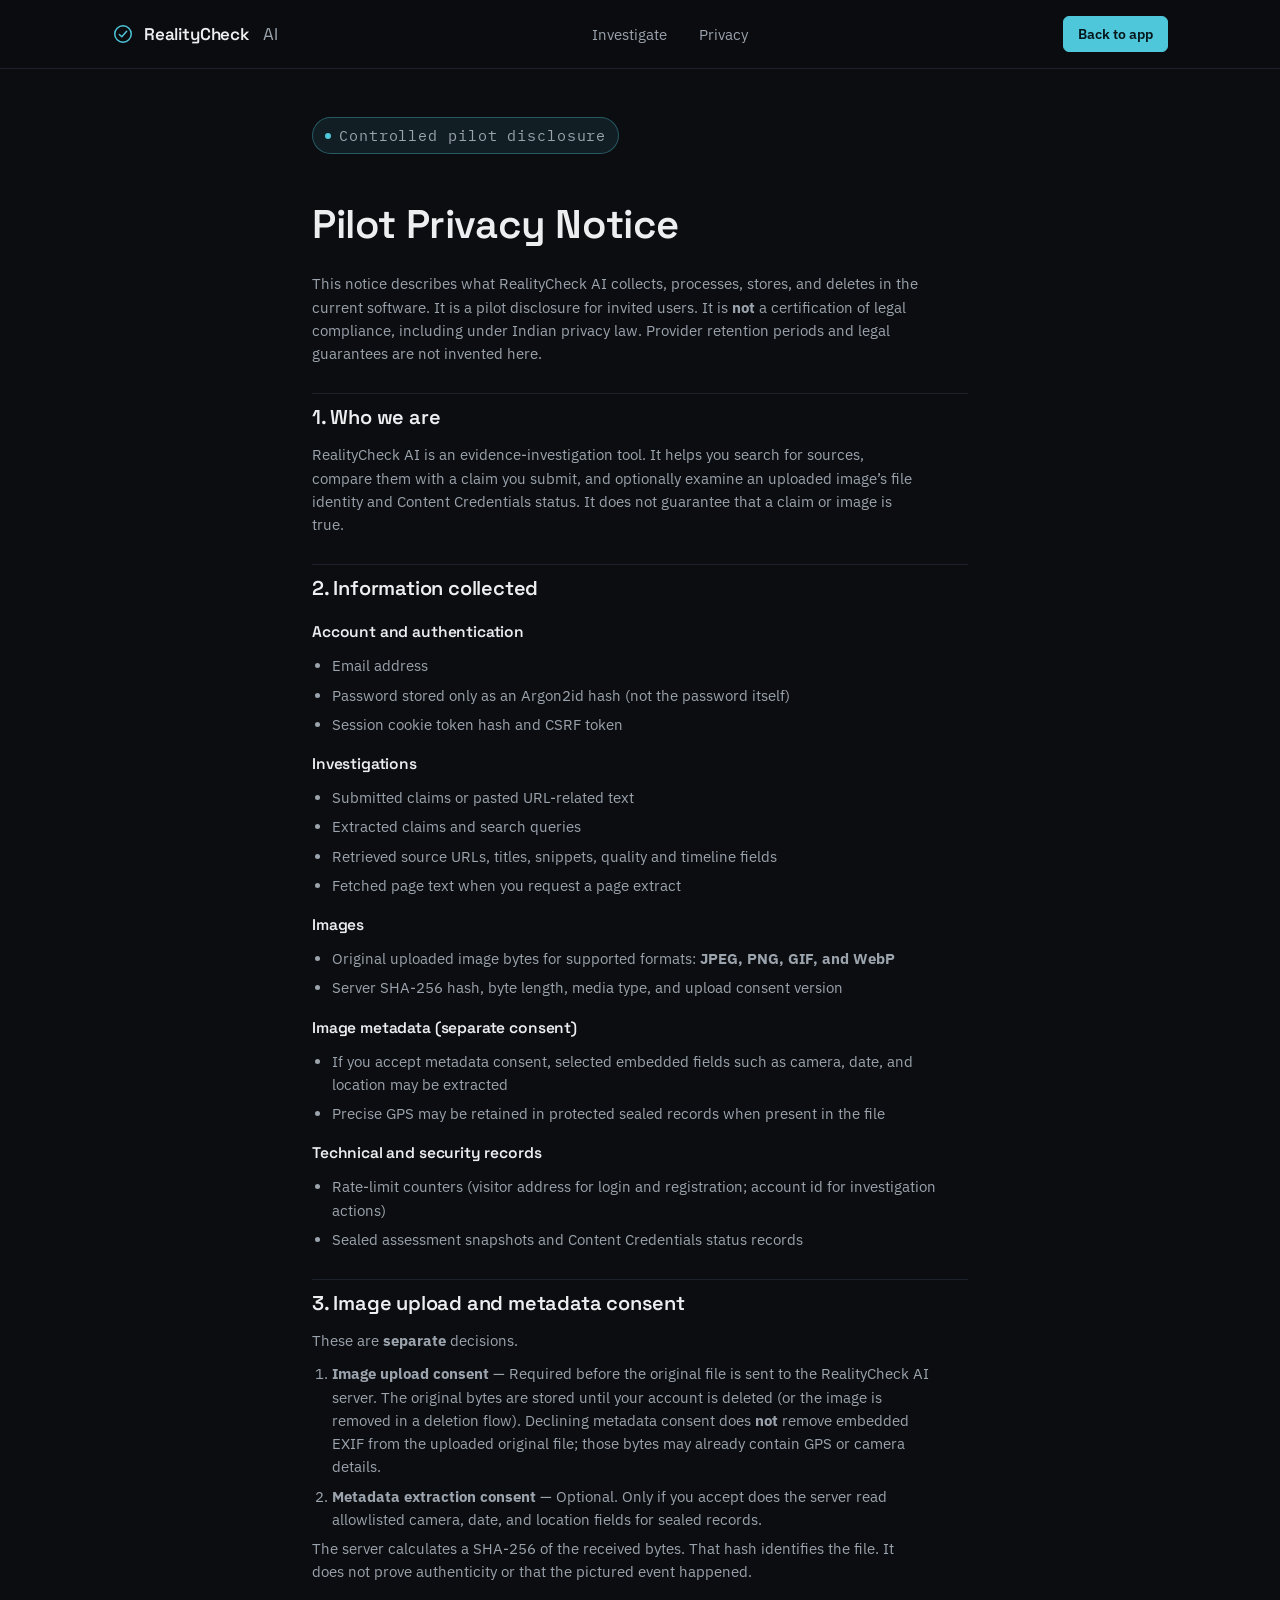
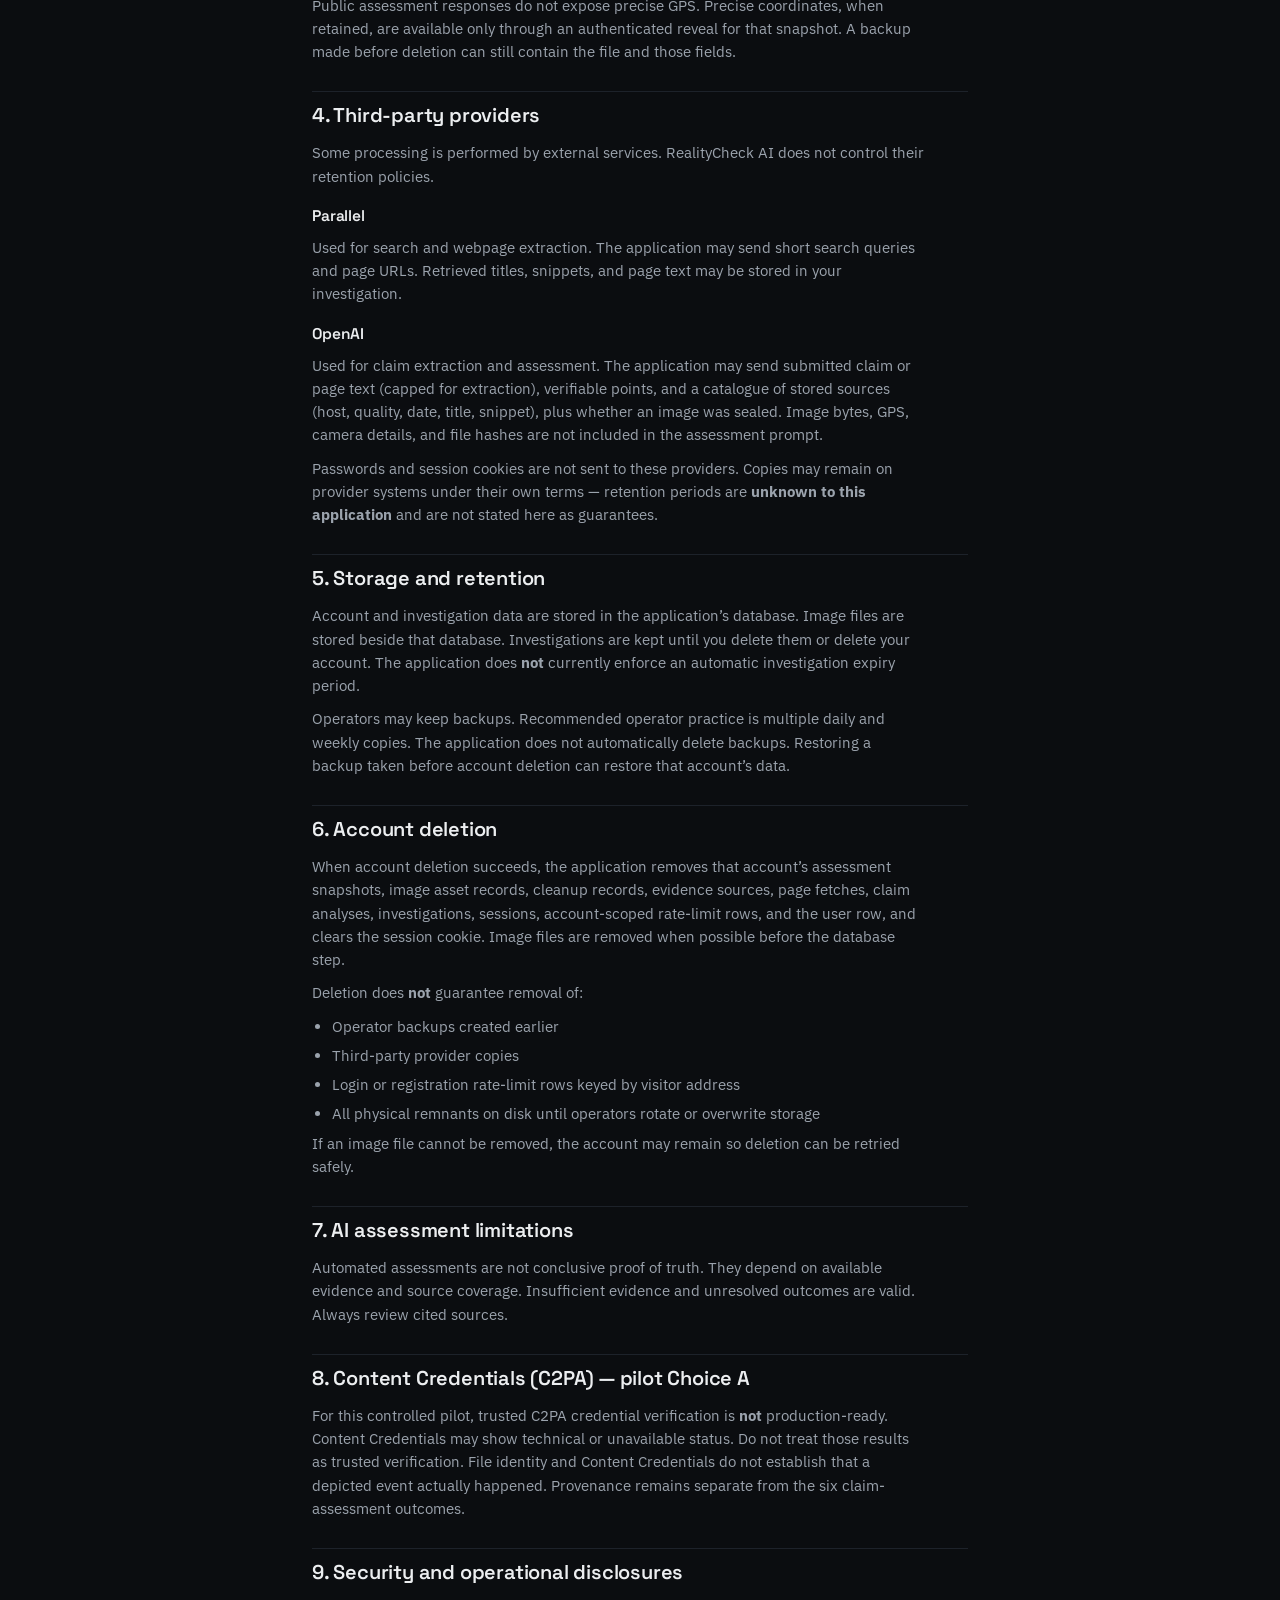
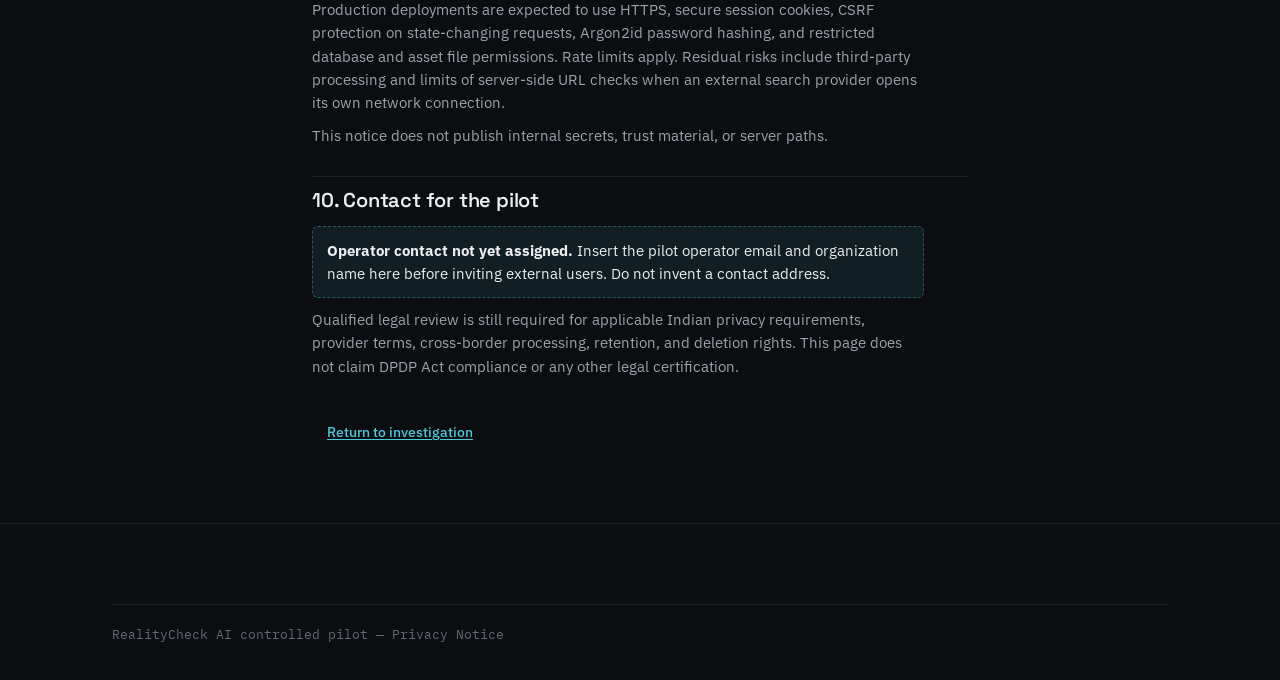
==== frontend/privacy.html @ 2bb1499d "Add pilot privacy notice and user disclosures. Introduce privacy.html, investigation and image conse" ====
<!DOCTYPE html>
<html lang="en">
<head>
<meta charset="utf-8">
<meta name="viewport" content="width=device-width, initial-scale=1.0">
<title>Pilot Privacy Notice — RealityCheck AI</title>
<meta name="description" content="Privacy notice for the RealityCheck AI controlled pilot.">
<link rel="preconnect" href="https://fonts.googleapis.com">
<link rel="preconnect" href="https://fonts.gstatic.com" crossorigin>
<link href="https://fonts.googleapis.com/css2?family=Space+Grotesk:wght@400;500;600;700&family=IBM+Plex+Sans:wght@400;500;600&family=IBM+Plex+Mono:wght@400;500&display=swap" rel="stylesheet">
<link rel="stylesheet" href="styles.css">
</head>
<body>

<header class="nav">
  <div class="wrap nav-inner">
    <a href="index.html#top" class="logo" aria-label="RealityCheck AI home">
      <svg class="logo-mark" viewBox="0 0 24 24" fill="none" xmlns="http://www.w3.org/2000/svg" aria-hidden="true">
        <circle cx="12" cy="12" r="9" stroke="#4FC7DB" stroke-width="1.6"></circle>
        <path d="M8 12.5L10.7 15L16 9" stroke="#4FC7DB" stroke-width="1.6" stroke-linecap="round" stroke-linejoin="round"></path>
      </svg>
      RealityCheck<span style="color:var(--text-muted); font-weight:400;">&nbsp;AI</span>
    </a>
    <ul class="nav-links">
      <li><a href="index.html#investigate-panel">Investigate</a></li>
      <li><a href="privacy.html" aria-current="page">Privacy</a></li>
    </ul>
    <div class="nav-actions">
      <a href="index.html#investigate-panel" class="btn btn-primary btn-sm">Back to app</a>
    </div>
  </div>
</header>

<main class="privacy-page">
  <article class="wrap privacy-article">
    <p class="eyebrow"><span class="eyebrow-dot"></span>Controlled pilot disclosure</p>
    <h1>Pilot Privacy Notice</h1>
    <p class="privacy-lede">This notice describes what RealityCheck AI collects, processes, stores, and deletes in the current software. It is a pilot disclosure for invited users. It is <strong>not</strong> a certification of legal compliance, including under Indian privacy law. Provider retention periods and legal guarantees are not invented here.</p>

    <section>
      <h2>1. Who we are</h2>
      <p>RealityCheck AI is an evidence-investigation tool. It helps you search for sources, compare them with a claim you submit, and optionally examine an uploaded image’s file identity and Content Credentials status. It does not guarantee that a claim or image is true.</p>
    </section>

    <section>
      <h2>2. Information collected</h2>
      <h3>Account and authentication</h3>
      <ul>
        <li>Email address</li>
        <li>Password stored only as an Argon2id hash (not the password itself)</li>
        <li>Session cookie token hash and CSRF token</li>
      </ul>
      <h3>Investigations</h3>
      <ul>
        <li>Submitted claims or pasted URL-related text</li>
        <li>Extracted claims and search queries</li>
        <li>Retrieved source URLs, titles, snippets, quality and timeline fields</li>
        <li>Fetched page text when you request a page extract</li>
      </ul>
      <h3>Images</h3>
      <ul>
        <li>Original uploaded image bytes for supported formats: <strong>JPEG, PNG, GIF, and WebP</strong></li>
        <li>Server SHA-256 hash, byte length, media type, and upload consent version</li>
      </ul>
      <h3>Image metadata (separate consent)</h3>
      <ul>
        <li>If you accept metadata consent, selected embedded fields such as camera, date, and location may be extracted</li>
        <li>Precise GPS may be retained in protected sealed records when present in the file</li>
      </ul>
      <h3>Technical and security records</h3>
      <ul>
        <li>Rate-limit counters (visitor address for login and registration; account id for investigation actions)</li>
        <li>Sealed assessment snapshots and Content Credentials status records</li>
      </ul>
    </section>

    <section>
      <h2>3. Image upload and metadata consent</h2>
      <p>These are <strong>separate</strong> decisions.</p>
      <ol>
        <li><strong>Image upload consent</strong> — Required before the original file is sent to the RealityCheck AI server. The original bytes are stored until your account is deleted (or the image is removed in a deletion flow). Declining metadata consent does <strong>not</strong> remove embedded EXIF from the uploaded original file; those bytes may already contain GPS or camera details.</li>
        <li><strong>Metadata extraction consent</strong> — Optional. Only if you accept does the server read allowlisted camera, date, and location fields for sealed records.</li>
      </ol>
      <p>The server calculates a SHA-256 of the received bytes. That hash identifies the file. It does not prove authenticity or that the pictured event happened.</p>
      <p>Public assessment responses do not expose precise GPS. Precise coordinates, when retained, are available only through an authenticated reveal for that snapshot. A backup made before deletion can still contain the file and those fields.</p>
    </section>

    <section>
      <h2>4. Third-party providers</h2>
      <p>Some processing is performed by external services. RealityCheck AI does not control their retention policies.</p>
      <h3>Parallel</h3>
      <p>Used for search and webpage extraction. The application may send short search queries and page URLs. Retrieved titles, snippets, and page text may be stored in your investigation.</p>
      <h3>OpenAI</h3>
      <p>Used for claim extraction and assessment. The application may send submitted claim or page text (capped for extraction), verifiable points, and a catalogue of stored sources (host, quality, date, title, snippet), plus whether an image was sealed. Image bytes, GPS, camera details, and file hashes are not included in the assessment prompt.</p>
      <p>Passwords and session cookies are not sent to these providers. Copies may remain on provider systems under their own terms — retention periods are <strong>unknown to this application</strong> and are not stated here as guarantees.</p>
    </section>

    <section>
      <h2>5. Storage and retention</h2>
      <p>Account and investigation data are stored in the application’s database. Image files are stored beside that database. Investigations are kept until you delete them or delete your account. The application does <strong>not</strong> currently enforce an automatic investigation expiry period.</p>
      <p>Operators may keep backups. Recommended operator practice is multiple daily and weekly copies. The application does not automatically delete backups. Restoring a backup taken before account deletion can restore that account’s data.</p>
    </section>

    <section>
      <h2>6. Account deletion</h2>
      <p>When account deletion succeeds, the application removes that account’s assessment snapshots, image asset records, cleanup records, evidence sources, page fetches, claim analyses, investigations, sessions, account-scoped rate-limit rows, and the user row, and clears the session cookie. Image files are removed when possible before the database step.</p>
      <p>Deletion does <strong>not</strong> guarantee removal of:</p>
      <ul>
        <li>Operator backups created earlier</li>
        <li>Third-party provider copies</li>
        <li>Login or registration rate-limit rows keyed by visitor address</li>
        <li>All physical remnants on disk until operators rotate or overwrite storage</li>
      </ul>
      <p>If an image file cannot be removed, the account may remain so deletion can be retried safely.</p>
    </section>

    <section>
      <h2>7. AI assessment limitations</h2>
      <p>Automated assessments are not conclusive proof of truth. They depend on available evidence and source coverage. Insufficient evidence and unresolved outcomes are valid. Always review cited sources.</p>
    </section>

    <section>
      <h2>8. Content Credentials (C2PA) — pilot Choice A</h2>
      <p>For this controlled pilot, trusted C2PA credential verification is <strong>not</strong> production-ready. Content Credentials may show technical or unavailable status. Do not treat those results as trusted verification. File identity and Content Credentials do not establish that a depicted event actually happened. Provenance remains separate from the six claim-assessment outcomes.</p>
    </section>

    <section>
      <h2>9. Security and operational disclosures</h2>
      <p>Production deployments are expected to use HTTPS, secure session cookies, CSRF protection on state-changing requests, Argon2id password hashing, and restricted database and asset file permissions. Rate limits apply. Residual risks include third-party processing and limits of server-side URL checks when an external search provider opens its own network connection.</p>
      <p>This notice does not publish internal secrets, trust material, or server paths.</p>
    </section>

    <section>
      <h2>10. Contact for the pilot</h2>
      <p class="privacy-placeholder"><strong>Operator contact not yet assigned.</strong> Insert the pilot operator email and organization name here before inviting external users. Do not invent a contact address.</p>
      <p>Qualified legal review is still required for applicable Indian privacy requirements, provider terms, cross-border processing, retention, and deletion rights. This page does not claim DPDP Act compliance or any other legal certification.</p>
    </section>

    <p class="privacy-back"><a class="btn btn-ghost btn-sm" href="index.html#investigate-panel">Return to investigation</a></p>
  </article>
</main>

<footer>
  <div class="wrap">
    <div class="footer-bottom">RealityCheck AI controlled pilot — Privacy Notice</div>
  </div>
</footer>

</body>
</html>
---- frontend/styles.css ----
:root { --bg: #0B0D10; --bg-elevated: #101318; --surface: #151920; --surface-2: #1A1F27; --border: #262B33; --border-soft: #1D222A; --text: #ECEEF0; --text-muted: #9BA3AD; --text-faint: #626A75; --accent: #4FC7DB; --accent-dim: #2E6E7A; --accent-soft: rgba(79,199,219,0.10); --accent-soft-border: rgba(79,199,219,0.35); --verified: #6FCF97; --partial: #E0B84C; --contradicted: #E0776C; --insufficient: #8A93A0; --manipulation: #B08CE0; --unresolved: #E08A4C; --radius-sm: 6px; --radius-md: 10px; --font-display: 'Space Grotesk', sans-serif; --font-body: 'IBM Plex Sans', sans-serif; --font-mono: 'IBM Plex Mono', monospace; --maxw: 1120px; }

* { box-sizing: border-box; }

html { scroll-behavior: smooth; }

body { margin: 0px; background: var(--bg); color: var(--text); font-family: var(--font-body); font-size: 16px; line-height: 1.55; -webkit-font-smoothing: antialiased; }

h1, h2, h3, h4 { font-family: var(--font-display); font-weight: 600; margin: 0px; letter-spacing: -0.01em; }

p { margin: 0px; }

a { color: inherit; }

button { font-family: inherit; }

img { max-width: 100%; display: block; }

::selection { background: var(--accent-soft-border); color: var(--text); }

:focus-visible { outline: 2px solid var(--accent); outline-offset: 2px; border-radius: 4px; }

.wrap { max-width: var(--maxw); margin: 0px auto; padding: 0px 32px; }

@media (max-width: 640px) {
  .wrap { padding: 0px 20px; }
}

header.nav { position: sticky; top: 0px; z-index: 40; background: rgba(11, 13, 16, 0.82); backdrop-filter: blur(10px); border-bottom: 1px solid var(--border-soft); }

.nav-inner { display: flex; align-items: center; justify-content: space-between; height: 68px; }

.logo { display: flex; align-items: center; gap: 10px; font-family: var(--font-display); font-weight: 600; font-size: 17px; letter-spacing: -0.01em; text-decoration: none; color: var(--text); }

.logo-mark { width: 22px; height: 22px; flex-shrink: 0; }

.nav-links { display: flex; gap: 32px; list-style: none; margin: 0px; padding: 0px; }

.nav-links a { text-decoration: none; color: var(--text-muted); font-size: 14.5px; transition: color 0.15s; }

.nav-links a:hover { color: var(--text); }

.nav-actions { display: flex; align-items: center; gap: 14px; }
#account-btn[hidden] { display: none !important; }

.nav-mobile-toggle { display: none; }

.btn { display: inline-flex; align-items: center; justify-content: center; gap: 8px; font-size: 14.5px; font-weight: 500; padding: 9px 18px; border-radius: var(--radius-sm); border: 1px solid var(--border); background: transparent; color: var(--text); cursor: pointer; text-decoration: none; transition: border-color 0.15s, background 0.15s, transform 0.1s; }

.btn:hover { border-color: rgb(58, 65, 76); background: var(--surface-2); }

.btn-primary { background: var(--accent); border-color: var(--accent); color: rgb(6, 23, 27); font-weight: 600; }

.btn-primary:hover { background: rgb(99, 210, 227); border-color: rgb(99, 210, 227); }

.btn-ghost { border-color: transparent; color: var(--text-muted); }

.btn-ghost:hover { color: var(--text); background: var(--surface); }

.btn-sm { padding: 7px 14px; font-size: 13.5px; }

.btn:active { transform: translateY(1px); }

@media (max-width: 780px) {
  .nav-links { display: none; }
}

#screen-home.hidden, #screen-investigating.hidden, #screen-results.hidden { display: none; }

.hero { padding: 88px 0px 72px; text-align: center; }

.eyebrow { display: inline-flex; align-items: center; gap: 8px; font-family: var(--font-mono); font-size: 12px; letter-spacing: 0.06em; color: var(--accent); background: var(--accent-soft); border: 1px solid var(--accent-soft-border); padding: 6px 12px; border-radius: 100px; margin-bottom: 28px; }

.eyebrow-dot { width: 6px; height: 6px; border-radius: 50%; background: var(--accent); }

.hero h1 { font-size: clamp(34px, 5.2vw, 56px); line-height: 1.08; max-width: 760px; margin: 0px auto; color: var(--text); }

.hero-sub { max-width: 560px; margin: 22px auto 0px; color: var(--text-muted); font-size: 17px; }

.panel { max-width: 720px; margin: 48px auto 0px; background: linear-gradient(180deg, var(--surface), var(--bg-elevated)); border: 1px solid var(--border); border-radius: 16px; padding: 32px; text-align: left; box-shadow: rgba(0, 0, 0, 0.6) 0px 20px 60px -30px; }

.panel-title { font-size: 19px; margin-bottom: 18px; text-align: center; }

.panel-input-row { display: flex; flex-direction: column; gap: 14px; }

.investigate-input { width: 100%; resize: none; background: var(--bg-elevated); border: 1px solid var(--border); border-radius: var(--radius-md); color: var(--text); font-family: var(--font-body); font-size: 15px; padding: 16px; min-height: 64px; transition: border-color 0.15s; }

.investigate-input::placeholder { color: var(--text-faint); }

.investigate-input:focus { border-color: var(--accent-soft-border); outline: none; }

.investigate-input.shake { animation: 0.35s ease 0s 1 normal none running shake; border-color: var(--contradicted); }

@keyframes shake { 
  25% { transform: translateX(-4px); }
  75% { transform: translateX(4px); }
}

.panel-tools { display: flex; gap: 10px; flex-wrap: wrap; }

.tool-btn { display: flex; align-items: center; gap: 8px; font-size: 13.5px; color: var(--text-muted); background: var(--surface-2); border: 1px solid var(--border); padding: 8px 14px; border-radius: 100px; cursor: pointer; transition: color 0.15s, border-color 0.15s; }

.tool-btn:hover { color: var(--text); border-color: rgb(58, 65, 76); }

.tool-btn svg { width: 14px; height: 14px; }

.panel-preview { display: flex; align-items: center; gap: 12px; background: var(--bg-elevated); border: 1px dashed var(--border); border-radius: var(--radius-md); padding: 10px 12px; }

.panel-preview img { width: 44px; height: 44px; object-fit: cover; border-radius: 6px; border: 1px solid var(--border); flex-shrink: 0; }

.panel-preview-text { font-size: 13px; color: var(--text-muted); }

.panel-preview-text strong { color: var(--text); font-weight: 500; }

.panel-preview-icon { width: 32px; height: 32px; flex-shrink: 0; display: flex; align-items: center; justify-content: center; border-radius: 6px; border: 1px solid var(--border); color: var(--text-faint); }

.panel-preview-icon svg { width: 16px; height: 16px; }

.panel-preview .preview-filled { display: none; align-items: center; gap: 12px; }

.panel-preview .preview-empty { display: flex; align-items: center; gap: 12px; }

.panel-preview.has-image .preview-empty { display: none; }

.panel-preview.has-image .preview-filled { display: flex; }

.panel-submit-row { display: flex; align-items: center; justify-content: space-between; gap: 16px; margin-top: 6px; }

.panel-hint { font-size: 13px; color: var(--text-faint); }

.check-btn { padding: 12px 26px; font-size: 15px; border-radius: 100px; }

.panel-footnote { text-align: center; margin-top: 22px; font-size: 13.5px; color: var(--text-faint); font-style: normal; }

section.block { padding: 96px 0px; border-top: 1px solid var(--border-soft); }

.block-head { max-width: 620px; margin-bottom: 48px; }

.block-head h2 { font-size: clamp(24px, 3vw, 32px); }

.block-head p { color: var(--text-muted); margin-top: 12px; font-size: 15.5px; }

.block-head.center { margin-left: auto; margin-right: auto; text-align: center; }

.examples-grid { display: grid; grid-template-columns: repeat(3, 1fr); gap: 20px; }

@media (max-width: 860px) {
  .examples-grid { grid-template-columns: 1fr; }
}

.example-card { border: 1px solid var(--border); border-radius: var(--radius-md); padding: 24px; background: var(--surface); display: flex; flex-direction: column; gap: 14px; }

.example-kind { font-family: var(--font-mono); font-size: 11.5px; letter-spacing: 0.06em; color: var(--text-faint); }

.example-card p.example-q { font-size: 15.5px; color: var(--text); line-height: 1.4; }

.example-try { margin-top: auto; background: none; border-width: medium; border-style: none; border-color: currentcolor; border-image: none; color: var(--accent); font-size: 14px; font-weight: 500; padding: 0px; cursor: pointer; text-align: left; display: inline-flex; align-items: center; gap: 6px; }

.example-try:hover { text-decoration: underline; }

.steps-grid { display: grid; grid-template-columns: repeat(4, 1fr); gap: 0px; border-top: 1px solid var(--border-soft); }

@media (max-width: 860px) {
  .steps-grid { grid-template-columns: 1fr 1fr; }
}

@media (max-width: 540px) {
  .steps-grid { grid-template-columns: 1fr; }
}

.step-item { padding: 28px 24px 0px 0px; border-right: 1px solid var(--border-soft); }

.step-item:last-child { border-right-width: medium; border-right-style: none; border-right-color: currentcolor; }

@media (max-width: 860px) {
  .step-item { border-right: 1px solid var(--border-soft); padding-bottom: 24px; }
  .step-item:nth-child(2n) { border-right-width: medium; border-right-style: none; border-right-color: currentcolor; }
}

.step-num { font-family: var(--font-mono); font-size: 13px; color: var(--accent); margin-bottom: 14px; }

.step-title { font-size: 15.5px; font-weight: 600; margin-bottom: 8px; font-family: var(--font-display); }

.step-desc { font-size: 14px; color: var(--text-muted); }

.chain { display: flex; align-items: center; gap: 0px; overflow-x: auto; padding-bottom: 8px; }

.chain-node { display: flex; flex-direction: column; align-items: center; gap: 10px; min-width: 132px; flex-shrink: 0; }

.chain-dot { width: 12px; height: 12px; border-radius: 50%; background: var(--surface-2); border: 2px solid var(--accent); }

.chain-label { font-family: var(--font-mono); font-size: 12px; letter-spacing: 0.04em; color: var(--text-muted); text-align: center; white-space: nowrap; }

.chain-line { flex: 1 0 24px; min-width: 24px; height: 1px; background: linear-gradient(90deg, var(--border), var(--accent-dim), var(--border)); }

@media (max-width: 640px) {
  .chain { flex-direction: column; align-items: flex-start; }
  .chain-node { flex-direction: row; min-width: 0px; }
  .chain-line { width: 1px; height: 24px; min-width: 0px; flex: 0 0 auto; margin-left: 5px; background: linear-gradient(180deg, var(--border), var(--accent-dim), var(--border)); }
}

.chain-caption { max-width: 480px; margin-top: 28px; color: var(--text-muted); font-size: 14.5px; }

.assess-grid { display: grid; grid-template-columns: repeat(3, 1fr); gap: 14px; }

@media (max-width: 780px) {
  .assess-grid { grid-template-columns: repeat(2, 1fr); }
}

@media (max-width: 480px) {
  .assess-grid { grid-template-columns: 1fr; }
}

.assess-card {               border-left: 3px solid var(--c); border-radius: var(--radius-sm); padding: 20px 18px; background: var(--surface); }

.assess-title { font-family: var(--font-mono); font-size: 12.5px; letter-spacing: 0.04em; color: var(--c); margin-bottom: 10px; }

.assess-desc { font-size: 13.5px; color: var(--text-muted); line-height: 1.5; }

.disclaimer { margin-top: 28px; font-size: 13.5px; color: var(--text-faint); }

footer { border-top: 1px solid var(--border-soft); padding: 48px 0px 36px; }

.footer-top { display: flex; justify-content: space-between; align-items: flex-start; flex-wrap: wrap; gap: 24px; }

.footer-brand .logo { margin-bottom: 8px; }

.footer-tag { color: var(--text-faint); font-size: 13.5px; }

.footer-links { display: flex; gap: 28px; list-style: none; padding: 0px; margin: 0px; flex-wrap: wrap; }

.footer-links a { color: var(--text-muted); font-size: 13.5px; text-decoration: none; }

.footer-links a:hover { color: var(--text); }

.footer-bottom { margin-top: 32px; padding-top: 20px; border-top: 1px solid var(--border-soft); font-size: 12.5px; color: var(--text-faint); font-family: var(--font-mono); }

.investigating-wrap { min-height: calc(-68px + 100vh); display: flex; align-items: center; justify-content: center; padding: 60px 20px; }

.investigating-card { max-width: 480px; width: 100%; text-align: center; }

.spinner { width: 40px; height: 40px; margin: 0px auto 28px; border-radius: 50%;                 border-top-color: var(--accent); animation: 0.9s linear 0s infinite normal none running spin; }

@media (prefers-reduced-motion: reduce) {
  .spinner { animation: none; border-top-color: var(--border); }
}

@keyframes spin { 
  100% { transform: rotate(360deg); }
}

.investigating-title { font-size: 20px; margin-bottom: 6px; }

.investigating-claim { font-size: 14px; color: var(--text-muted); margin-bottom: 32px; font-style: normal; }

.check-list { list-style: none; padding: 0px; margin: 0px; text-align: left; display: flex; flex-direction: column; gap: 14px; }

.check-item { display: flex; align-items: center; gap: 12px; font-size: 14.5px; color: var(--text-faint); opacity: 0.5; transition: opacity 0.3s, color 0.3s; }

.check-item.active { color: var(--text-muted); opacity: 1; }

.check-item.done { color: var(--text); opacity: 1; }

.check-icon { width: 18px; height: 18px; border-radius: 50%; border: 1.5px solid var(--border); flex-shrink: 0; display: flex; align-items: center; justify-content: center; }

.check-item.done .check-icon { border-color: var(--verified); background: rgba(111, 207, 151, 0.12); }

.check-item.active .check-icon { border-color: var(--accent); }

.check-icon svg { width: 10px; height: 10px; opacity: 0; transition: opacity 0.2s; }

.check-item.done .check-icon svg { opacity: 1; }

.view-results-btn { margin-top: 36px; opacity: 0; pointer-events: none; transition: opacity 0.3s; }

.view-results-btn.show { opacity: 1; pointer-events: auto; }

.results-wrap { padding: 48px 0px 96px; }

.results-topbar { display: flex; align-items: center; justify-content: space-between; margin-bottom: 32px; flex-wrap: wrap; gap: 12px; }

.demo-tag { font-family: var(--font-mono); font-size: 11.5px; letter-spacing: 0.06em; color: var(--partial); background: rgba(224, 184, 76, 0.1); border: 1px solid rgba(224, 184, 76, 0.3); padding: 5px 11px; border-radius: 100px; }

.claim-card { border: 1px solid var(--border); border-radius: var(--radius-md); padding: 28px; background: var(--surface); margin-bottom: 40px; }

.claim-label { font-family: var(--font-mono); font-size: 12px; color: var(--text-faint); margin-bottom: 10px; }

.claim-text { font-size: 19px; font-family: var(--font-display); font-weight: 500; margin-bottom: 24px; }

.claim-meta { display: flex; gap: 28px; flex-wrap: wrap; }

.meta-item { }

.meta-k { font-size: 12px; color: var(--text-faint); margin-bottom: 4px; }

.meta-v { font-size: 15px; font-weight: 500; }

.meta-v.assessment-partial { color: var(--partial); }

.confidence-bar { width: 140px; height: 6px; border-radius: 4px; background: var(--border); overflow: hidden; margin-top: 8px; }

.confidence-fill { height: 100%; width: 72%; background: var(--text-faint); border-radius: 4px; }

.confidence-caption { font-size: 11.5px; color: var(--text-faint); margin-top: 6px; }

.why-toggle { margin-top: 22px; background: none; border-width: medium; border-style: none; border-color: currentcolor; border-image: none; color: var(--accent); font-size: 14px; font-weight: 500; padding: 0px; cursor: pointer; }

.why-toggle:hover { text-decoration: underline; }

.why-panel { margin-top: 18px; padding-top: 18px; border-top: 1px solid var(--border-soft); display: flex; flex-direction: column; gap: 10px; }

.why-row { display: flex; justify-content: space-between; gap: 16px; font-size: 13.5px; }

.why-k { color: var(--text-muted); }

.why-v { color: var(--text); font-weight: 500; text-align: right; }

.findings-list { list-style: none; padding: 0px; margin: 0px 0px 40px; display: flex; flex-direction: column; gap: 14px; }

.finding { display: flex; gap: 12px; align-items: flex-start; font-size: 14.5px; color: var(--text); padding: 14px 16px; border: 1px solid var(--border); border-radius: var(--radius-sm); background: var(--surface); }

.finding-icon { flex-shrink: 0; margin-top: 1px; font-size: 15px; }

.finding.support .finding-icon { color: var(--verified); }

.finding.caution .finding-icon { color: var(--partial); }

.source-grid { display: grid; grid-template-columns: repeat(3, 1fr); gap: 16px; margin-top: 20px; }

@media (max-width: 860px) {
  .source-grid { grid-template-columns: 1fr; }
}

.source-card { border: 1px solid var(--border); border-radius: var(--radius-md); padding: 20px; background: var(--surface); display: flex; flex-direction: column; gap: 10px; }

.source-name { font-weight: 600; font-size: 14.5px; }

.source-date { font-family: var(--font-mono); font-size: 12px; color: var(--text-faint); }

.source-desc { font-size: 13.5px; color: var(--text-muted); line-height: 1.5; }

.source-view { margin-top: auto; align-self: flex-start; font-size: 13px; color: var(--accent); background: none; border-width: medium; border-style: none; border-color: currentcolor; border-image: none; cursor: pointer; padding: 0px; }

.source-view:hover { text-decoration: underline; }

.demo-note { margin-top: 20px; font-size: 13px; color: var(--text-faint); border-left: 2px solid var(--border); padding-left: 12px; }

.image-details-grid { display: grid; grid-template-columns: 1fr 1fr; gap: 1px; background: var(--border-soft); border: 1px solid var(--border-soft); border-radius: var(--radius-md); overflow: hidden; }

@media (max-width: 640px) {
  .image-details-grid { grid-template-columns: 1fr; }
}

.detail-row { display: flex; justify-content: space-between; gap: 12px; background: var(--surface); padding: 14px 18px; font-size: 13.5px; }

.detail-k { color: var(--text-faint); }

.detail-v { color: var(--text); text-align: right; }

.timeline { list-style: none; margin: 24px 0px 0px; padding: 0px 0px 0px 4px; border-left: 1px solid var(--border); }

.timeline-item { position: relative; padding: 0px 0px 28px 24px; display: flex; flex-direction: column; gap: 4px; }

.timeline-item::before { content: ""; position: absolute; left: -5px; top: 3px; width: 9px; height: 9px; border-radius: 50%; background: var(--bg); border: 2px solid var(--accent); }

.timeline-item:last-child { padding-bottom: 0px; }

.timeline-date { font-family: var(--font-mono); font-size: 12.5px; color: var(--text-faint); }

.timeline-desc { font-size: 14.5px; color: var(--text); }

.timeline-final::before { border-color: var(--partial); }

.timeline-final .timeline-date { color: var(--partial); }

.results-actions { display: flex; gap: 12px; margin-top: 48px; }

.tooltip-msg { position: fixed; bottom: 28px; left: 50%; transform: translateX(-50%) translateY(10px); background: var(--surface-2); border: 1px solid var(--border); color: var(--text); font-size: 13.5px; padding: 12px 18px; border-radius: var(--radius-md); opacity: 0; pointer-events: none; transition: opacity 0.2s, transform 0.2s; z-index: 100; box-shadow: rgba(0, 0, 0, 0.5) 0px 10px 30px -10px; }

.tooltip-msg.show { opacity: 1; transform: translateX(-50%) translateY(0px); }

.sr-only { position: absolute; width: 1px; height: 1px; padding: 0px; margin: -1px; overflow: hidden; clip: rect(0px, 0px, 0px, 0px); white-space: nowrap; border: 0px; }

/* ===== Phase 2 additions — existing tokens only, no redesign ===== */

/* the six assessment colours (only --partial existed before) */
.meta-v.assessment-verified { color: var(--verified); }
.meta-v.assessment-contradicted { color: var(--contradicted); }
.meta-v.assessment-insufficient { color: var(--insufficient); }
.meta-v.assessment-manipulation { color: var(--manipulation); }
.meta-v.assessment-unresolved { color: var(--unresolved); }

.demo-tag.live-tag {
  color: var(--verified);
  background: rgba(111, 207, 151, 0.10);
  border-color: rgba(111, 207, 151, 0.30);
}

/* source quality */
.source-meta-row { display: flex; align-items: center; gap: 10px; flex-wrap: wrap; }

.quality-badge {
  font-family: var(--font-mono);
  font-size: 11px;
  letter-spacing: 0.04em;
  padding: 3px 8px;
  border-radius: 100px;
  border: 1px solid var(--border);
  color: var(--text-muted);
}
.quality-high { color: var(--verified); border-color: rgba(111, 207, 151, 0.35); }
.quality-medium { color: var(--accent); border-color: var(--accent-soft-border); }
.quality-low { color: var(--unresolved); border-color: rgba(224, 138, 76, 0.35); }
.quality-unknown { color: var(--text-faint); }

.source-flag {
  font-size: 12.5px;
  color: var(--partial);
  border-left: 2px solid rgba(224, 184, 76, 0.4);
  padding-left: 10px;
}

/* findings */
.finding.contradict .finding-icon { color: var(--contradicted); }
.finding-body { display: flex; flex-direction: column; gap: 6px; }
.finding-refs { font-family: var(--font-mono); font-size: 11.5px; color: var(--text-faint); }

/* evidence chain carrying real values */
.chain-node-detail { align-items: flex-start; min-width: 0; width: 100%; }
.chain-node-detail .chain-dot { margin-top: 5px; }
.chain-body { display: flex; flex-direction: column; gap: 3px; min-width: 0; }
.chain-value {
  font-size: 13.5px;
  color: var(--text);
  white-space: normal;
  max-width: 620px;
}
#results-body .chain {
  flex-direction: column;
  align-items: flex-start;
  overflow-x: visible;
}
#results-body .chain-node { flex-direction: row; gap: 12px; }
#results-body .chain-label { white-space: normal; text-align: left; }
#results-body .chain-line {
  width: 1px; height: 22px; min-width: 0; flex: 0 0 auto; margin-left: 5px;
  background: linear-gradient(180deg, var(--border), var(--accent-dim), var(--border));
}

/* plain content blocks */
.understanding-block {
  border: 1px solid var(--border);
  border-radius: var(--radius-md);
  padding: 20px;
  background: var(--surface);
  display: flex;
  flex-direction: column;
  gap: 10px;
}
.understanding-primary { font-size: 16px; font-family: var(--font-display); font-weight: 500; }

.points-list {
  margin: 0;
  padding-left: 20px;
  display: flex;
  flex-direction: column;
  gap: 8px;
  font-size: 14.5px;
  color: var(--text);
  max-width: 68ch;
}

/* why panel reads as prose rather than a key/value table */
.why-row-stack { flex-direction: column; gap: 4px; }
.why-row-stack .why-v { text-align: left; font-weight: 400; color: var(--text); max-width: 68ch; }

/* timeline certainty */
.timeline-approx::before { border-color: var(--partial); }
.timeline-approx .timeline-date { color: var(--partial); }
.timeline-missing::before { border-color: var(--border); }
.timeline-missing .timeline-desc { color: var(--text-muted); }

/* the file's spinner border was lost when the page was saved */
.spinner { border: 2px solid var(--border); border-top-color: var(--accent); }

#results-body .block-head:first-child { margin-top: 0; }

.auth-dialog { position: fixed; inset: 0; z-index: 80; background: rgba(11, 13, 16, 0.72); display: flex; align-items: center; justify-content: center; padding: 24px; }
.auth-dialog[hidden] { display: none; }
.auth-panel { margin: 0; width: min(440px, 100%); }
.account-panel { width: min(520px, 100%); max-height: min(90vh, 720px); overflow: auto; }
.auth-label { display: block; margin-top: 14px; color: var(--text-muted); font-size: 13.5px; }
.auth-input { width: 100%; margin-top: 6px; background: var(--bg-elevated); border: 1px solid var(--border); border-radius: var(--radius-md); color: var(--text); font-family: var(--font-body); font-size: 15px; padding: 12px 14px; }
.auth-input:focus { border-color: var(--accent-soft-border); outline: none; }
.auth-error { color: var(--contradicted); font-size: 13.5px; margin-top: 12px; }
.auth-panel .panel-submit-row { margin-top: 18px; }

.consent-label {
  display: flex;
  gap: 12px;
  align-items: flex-start;
  margin-top: 14px;
  font-size: 13.5px;
  color: var(--text-muted);
  line-height: 1.45;
  max-width: 68ch;
}
.consent-label input[type="checkbox"] {
  width: 18px;
  height: 18px;
  min-width: 18px;
  margin-top: 2px;
  accent-color: var(--accent);
  cursor: pointer;
}
.consent-label a { color: var(--accent); text-decoration: underline; text-underline-offset: 2px; }

.submit-disclosure {
  margin-top: 16px;
  padding: 12px 14px;
  border: 1px solid var(--border-soft);
  border-radius: var(--radius-sm);
  background: var(--bg-elevated);
  font-size: 13.5px;
  color: var(--text-muted);
  line-height: 1.5;
  max-width: 68ch;
}
.submit-disclosure a { color: var(--accent); text-decoration: underline; text-underline-offset: 2px; }

.results-limitations {
  margin-bottom: 28px !important;
  max-width: 72ch;
}
.results-limitations a { color: var(--accent); text-decoration: underline; text-underline-offset: 2px; }

.account-limits {
  margin: 14px 0 0;
  padding-left: 18px;
  color: var(--text-muted);
  font-size: 13.5px;
  line-height: 1.5;
}
.account-limits li { margin-bottom: 6px; }

.privacy-page { padding: 48px 0 72px; }
.privacy-article { max-width: 720px; }
.privacy-article h1 { font-size: clamp(28px, 4vw, 40px); margin: 12px 0 16px; }
.privacy-lede { color: var(--text-muted); font-size: 16px; margin-bottom: 28px; max-width: 68ch; }
.privacy-article section { margin-top: 28px; padding-top: 8px; border-top: 1px solid var(--border-soft); }
.privacy-article h2 { font-size: 20px; margin-bottom: 10px; }
.privacy-article h3 { font-size: 15.5px; margin: 16px 0 8px; color: var(--text); }
.privacy-article p,
.privacy-article li { color: var(--text-muted); font-size: 15px; max-width: 68ch; }
.privacy-article p + p { margin-top: 10px; }
.privacy-article ul,
.privacy-article ol { margin: 10px 0 0; padding-left: 20px; }
.privacy-article li { margin-bottom: 6px; }
.privacy-placeholder {
  border: 1px dashed var(--accent-soft-border);
  background: var(--accent-soft);
  padding: 12px 14px;
  border-radius: var(--radius-sm);
  color: var(--text) !important;
}
.privacy-back { margin-top: 36px; }
.privacy-article a { color: var(--accent); text-decoration: underline; text-underline-offset: 2px; }
.disclaimer a { color: var(--accent); text-decoration: underline; text-underline-offset: 2px; }

@media (max-width: 640px) {
  .privacy-page { padding: 32px 0 56px; }
  .submit-disclosure { font-size: 13px; }
}

.provenance { display: flex; flex-direction: column; gap: 12px; max-width: 100%; min-width: 0; }
.provenance-event { max-width: 68ch; }
.provenance-status {
  display: flex;
  align-items: center;
  gap: 10px;
  border: 1px solid var(--border);
  border-left-width: 4px;
  border-left-color: var(--text-faint);
  border-radius: var(--radius-sm);
  padding: 10px 12px;
  background: var(--bg-elevated);
  max-width: 100%;
}
.provenance-label { font-weight: 600; }
.provenance-status-trusted { border-left-color: var(--accent); }
.provenance-status-untrusted { border-left-color: var(--partial); }
.provenance-status-invalid,
.provenance-status-malformed { border-left-color: var(--text-muted); }
.provenance-status-technical,
.provenance-status-not-examined,
.provenance-status-unrecognized,
.provenance-status-none,
.provenance-status-not-performed { border-left-color: var(--insufficient); }
.provenance-id {
  font-family: var(--font-mono);
  font-size: 12.5px;
  overflow-wrap: anywhere;
  word-break: break-word;
  max-width: 100%;
}
.provenance-manifest {
  border: 1px solid var(--border-soft);
  border-radius: var(--radius-sm);
  padding: 10px 12px;
  display: flex;
  flex-direction: column;
  gap: 6px;
  min-width: 0;
}
.provenance-details { border-top: 1px solid var(--border-soft); margin-top: 4px; max-width: 100%; }
.provenance-details summary {
  min-height: 44px;
  display: flex;
  align-items: center;
  cursor: pointer;
  font-weight: 600;
}
.provenance-details-body { display: flex; flex-direction: column; gap: 8px; padding-bottom: 8px; min-width: 0; }
@media (max-width: 640px) {
  .provenance-status { align-items: flex-start; }
  .provenance-details summary { min-height: 44px; }
}
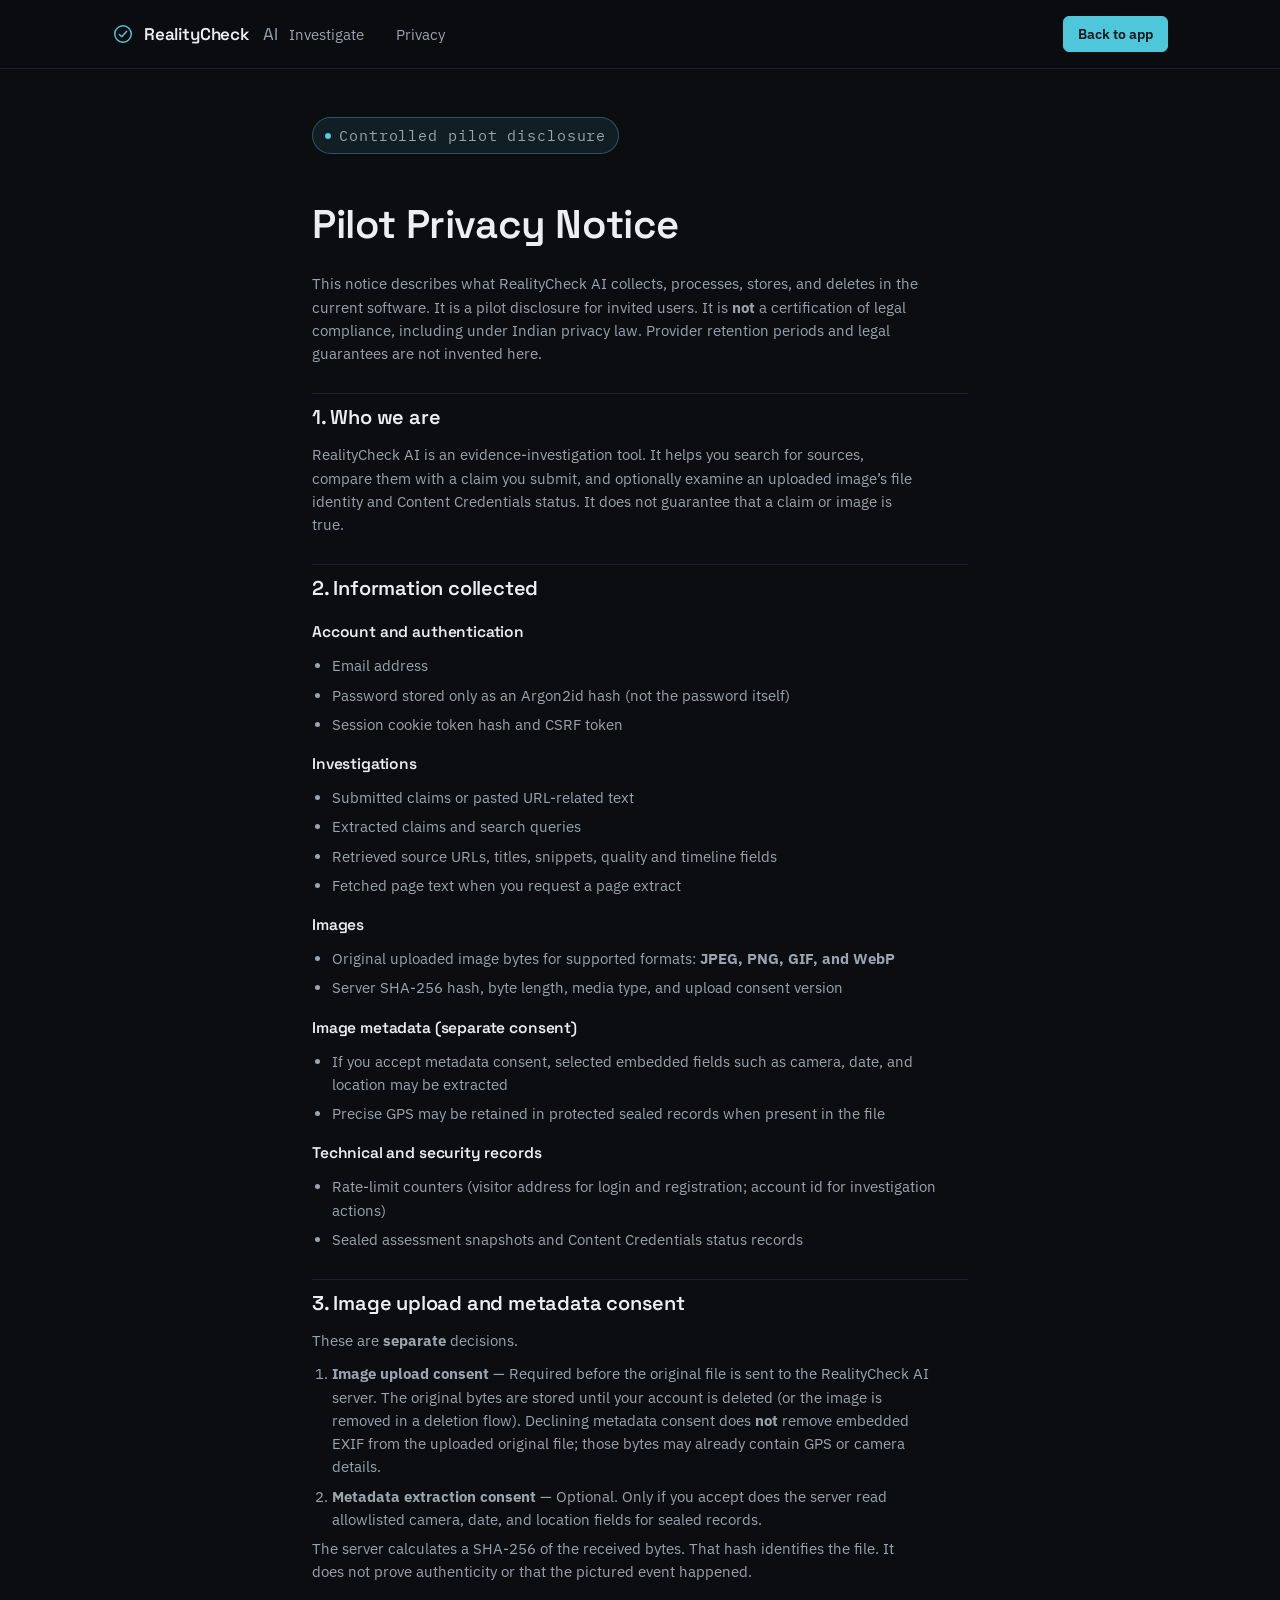
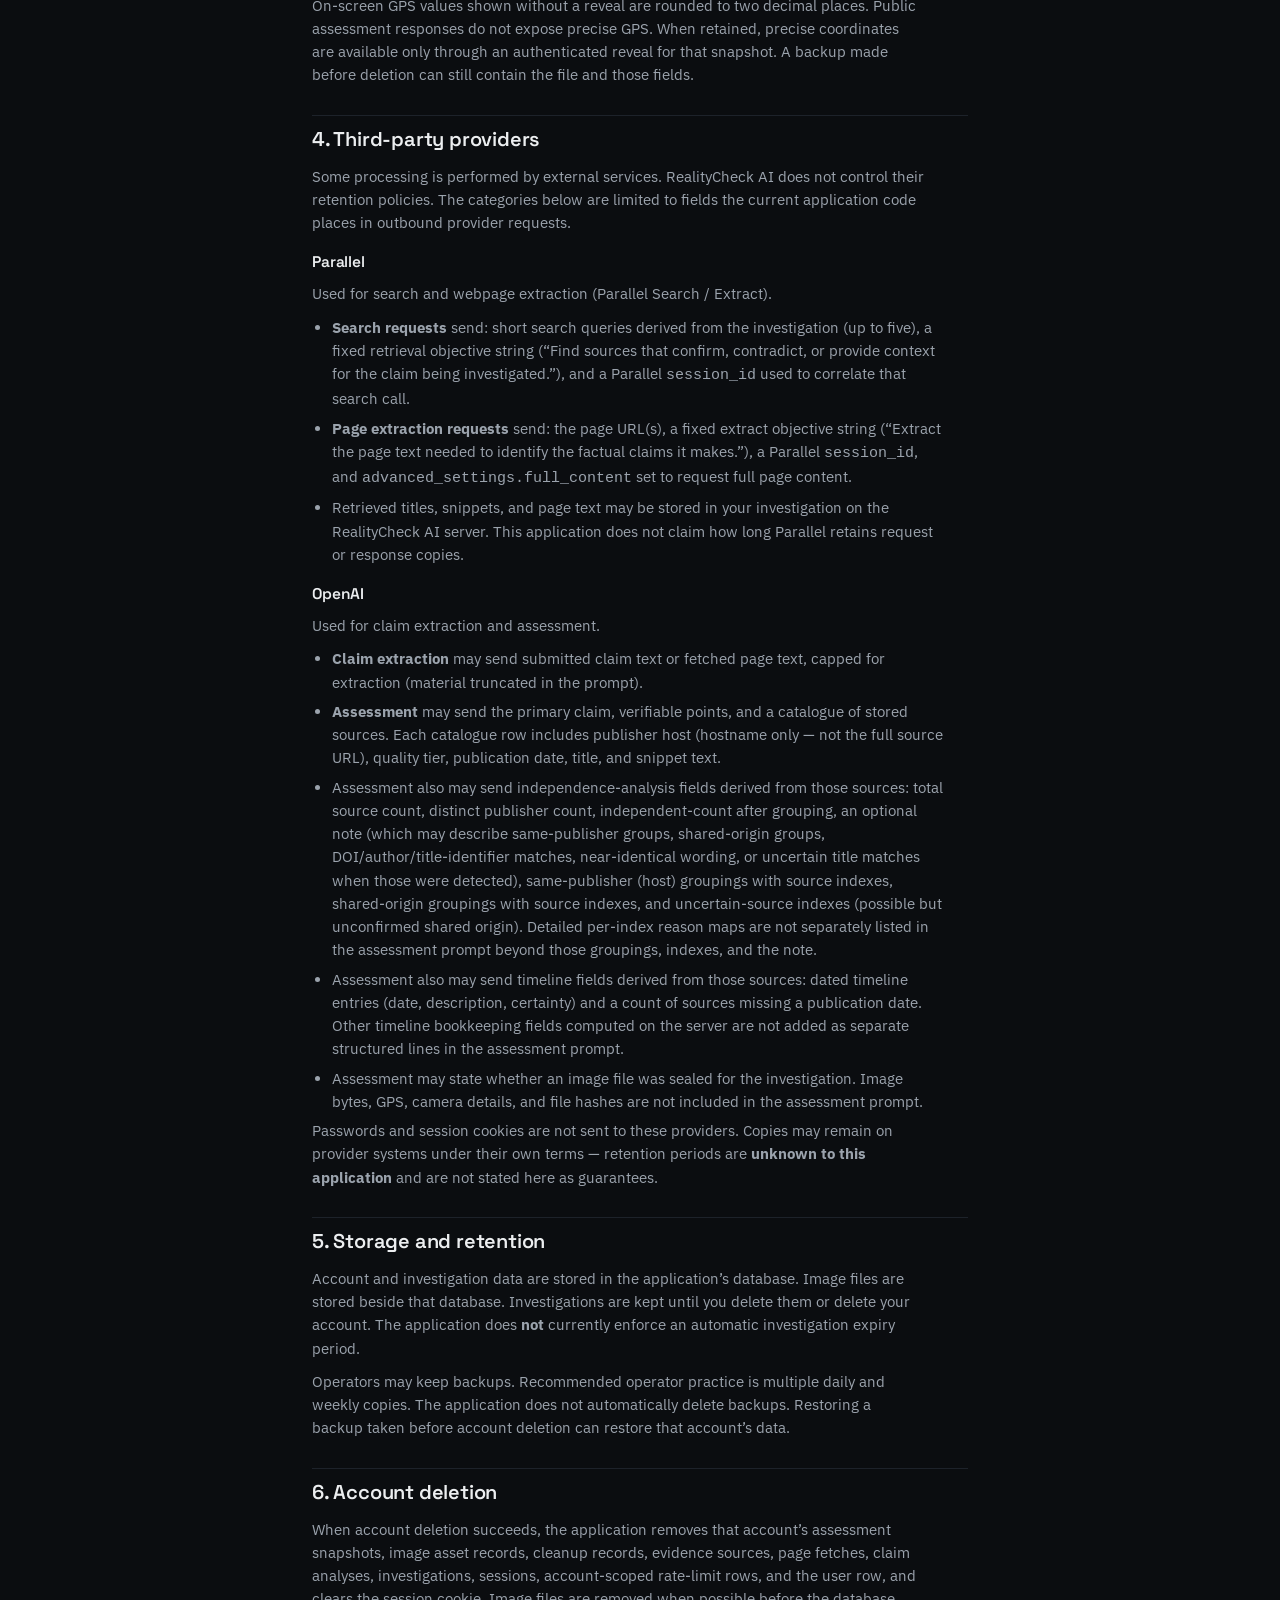
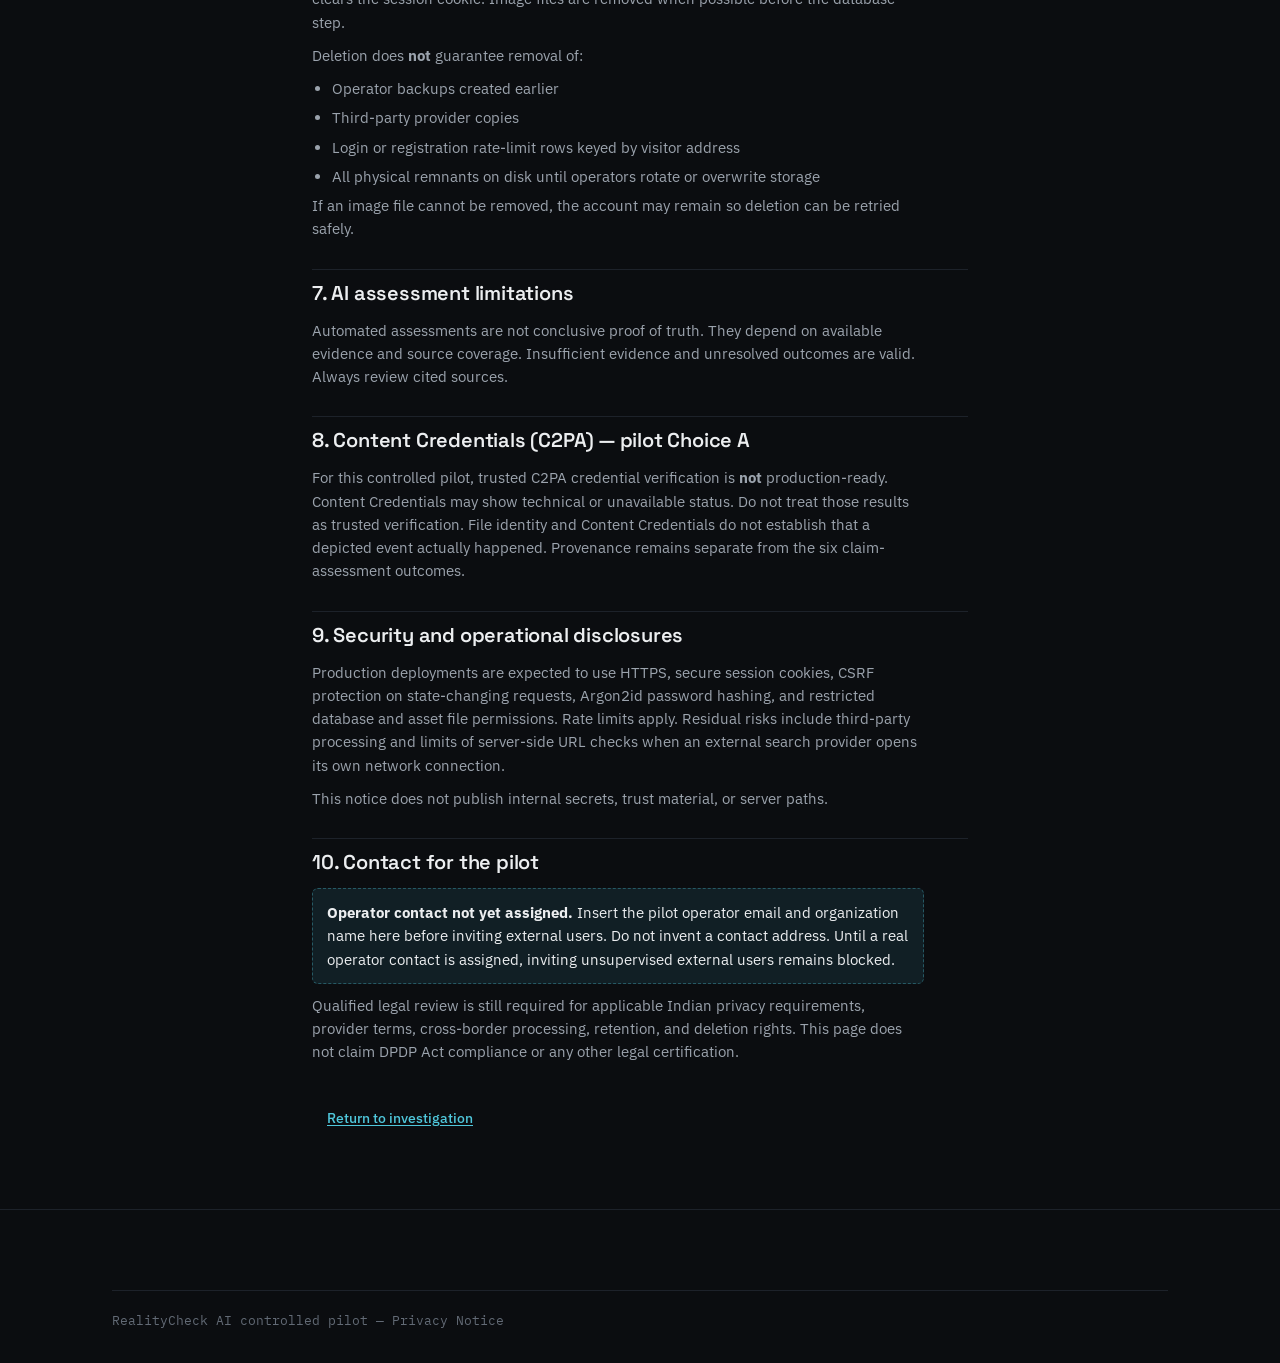
==== commit 796b9372: "Implement Stage 3.C video probe processing-run persistence. Persist user-upload Tier A probe outcome" ====
--- a/frontend/privacy.html
+++ b/frontend/privacy.html
@@ -82,16 +82,28 @@
         <li><strong>Metadata extraction consent</strong> — Optional. Only if you accept does the server read allowlisted camera, date, and location fields for sealed records.</li>
       </ol>
       <p>The server calculates a SHA-256 of the received bytes. That hash identifies the file. It does not prove authenticity or that the pictured event happened.</p>
-      <p>Public assessment responses do not expose precise GPS. Precise coordinates, when retained, are available only through an authenticated reveal for that snapshot. A backup made before deletion can still contain the file and those fields.</p>
+      <p>On-screen GPS values shown without a reveal are rounded to two decimal places. Public assessment responses do not expose precise GPS. When retained, precise coordinates are available only through an authenticated reveal for that snapshot. A backup made before deletion can still contain the file and those fields.</p>
     </section>
 
     <section>
       <h2>4. Third-party providers</h2>
-      <p>Some processing is performed by external services. RealityCheck AI does not control their retention policies.</p>
+      <p>Some processing is performed by external services. RealityCheck AI does not control their retention policies. The categories below are limited to fields the current application code places in outbound provider requests.</p>
       <h3>Parallel</h3>
-      <p>Used for search and webpage extraction. The application may send short search queries and page URLs. Retrieved titles, snippets, and page text may be stored in your investigation.</p>
+      <p>Used for search and webpage extraction (Parallel Search / Extract).</p>
+      <ul>
+        <li><strong>Search requests</strong> send: short search queries derived from the investigation (up to five), a fixed retrieval objective string (“Find sources that confirm, contradict, or provide context for the claim being investigated.”), and a Parallel <code>session_id</code> used to correlate that search call.</li>
+        <li><strong>Page extraction requests</strong> send: the page URL(s), a fixed extract objective string (“Extract the page text needed to identify the factual claims it makes.”), a Parallel <code>session_id</code>, and <code>advanced_settings.full_content</code> set to request full page content.</li>
+        <li>Retrieved titles, snippets, and page text may be stored in your investigation on the RealityCheck AI server. This application does not claim how long Parallel retains request or response copies.</li>
+      </ul>
       <h3>OpenAI</h3>
-      <p>Used for claim extraction and assessment. The application may send submitted claim or page text (capped for extraction), verifiable points, and a catalogue of stored sources (host, quality, date, title, snippet), plus whether an image was sealed. Image bytes, GPS, camera details, and file hashes are not included in the assessment prompt.</p>
+      <p>Used for claim extraction and assessment.</p>
+      <ul>
+        <li><strong>Claim extraction</strong> may send submitted claim text or fetched page text, capped for extraction (material truncated in the prompt).</li>
+        <li><strong>Assessment</strong> may send the primary claim, verifiable points, and a catalogue of stored sources. Each catalogue row includes publisher host (hostname only — not the full source URL), quality tier, publication date, title, and snippet text.</li>
+        <li>Assessment also may send independence-analysis fields derived from those sources: total source count, distinct publisher count, independent-count after grouping, an optional note (which may describe same-publisher groups, shared-origin groups, DOI/author/title-identifier matches, near-identical wording, or uncertain title matches when those were detected), same-publisher (host) groupings with source indexes, shared-origin groupings with source indexes, and uncertain-source indexes (possible but unconfirmed shared origin). Detailed per-index reason maps are not separately listed in the assessment prompt beyond those groupings, indexes, and the note.</li>
+        <li>Assessment also may send timeline fields derived from those sources: dated timeline entries (date, description, certainty) and a count of sources missing a publication date. Other timeline bookkeeping fields computed on the server are not added as separate structured lines in the assessment prompt.</li>
+        <li>Assessment may state whether an image file was sealed for the investigation. Image bytes, GPS, camera details, and file hashes are not included in the assessment prompt.</li>
+      </ul>
       <p>Passwords and session cookies are not sent to these providers. Copies may remain on provider systems under their own terms — retention periods are <strong>unknown to this application</strong> and are not stated here as guarantees.</p>
     </section>
 
@@ -132,7 +144,7 @@
 
     <section>
       <h2>10. Contact for the pilot</h2>
-      <p class="privacy-placeholder"><strong>Operator contact not yet assigned.</strong> Insert the pilot operator email and organization name here before inviting external users. Do not invent a contact address.</p>
+      <p class="privacy-placeholder"><strong>Operator contact not yet assigned.</strong> Insert the pilot operator email and organization name here before inviting external users. Do not invent a contact address. Until a real operator contact is assigned, inviting unsupervised external users remains blocked.</p>
       <p>Qualified legal review is still required for applicable Indian privacy requirements, provider terms, cross-border processing, retention, and deletion rights. This page does not claim DPDP Act compliance or any other legal certification.</p>
     </section>
 
--- a/frontend/styles.css
+++ b/frontend/styles.css
@@ -19,6 +19,24 @@
 ::selection { background: var(--accent-soft-border); color: var(--text); }
 
 :focus-visible { outline: 2px solid var(--accent); outline-offset: 2px; border-radius: 4px; }
+
+.skip-link {
+  position: absolute;
+  left: 16px;
+  top: -48px;
+  z-index: 100;
+  padding: 10px 14px;
+  background: var(--accent);
+  color: rgb(6, 23, 27);
+  font-weight: 600;
+  border-radius: var(--radius-sm);
+  text-decoration: none;
+}
+.skip-link:focus {
+  top: 12px;
+  outline: 2px solid var(--text);
+  outline-offset: 2px;
+}
 
 .wrap { max-width: var(--maxw); margin: 0px auto; padding: 0px 32px; }
 
@@ -28,22 +46,36 @@
 
 header.nav { position: sticky; top: 0px; z-index: 40; background: rgba(11, 13, 16, 0.82); backdrop-filter: blur(10px); border-bottom: 1px solid var(--border-soft); }
 
-.nav-inner { display: flex; align-items: center; justify-content: space-between; height: 68px; }
+.nav-inner { display: flex; align-items: center; justify-content: space-between; height: 68px; gap: 12px; position: relative; }
 
 .logo { display: flex; align-items: center; gap: 10px; font-family: var(--font-display); font-weight: 600; font-size: 17px; letter-spacing: -0.01em; text-decoration: none; color: var(--text); }
 
 .logo-mark { width: 22px; height: 22px; flex-shrink: 0; }
 
+.primary-nav { display: block; }
+
 .nav-links { display: flex; gap: 32px; list-style: none; margin: 0px; padding: 0px; }
 
 .nav-links a { text-decoration: none; color: var(--text-muted); font-size: 14.5px; transition: color 0.15s; }
 
 .nav-links a:hover { color: var(--text); }
 
-.nav-actions { display: flex; align-items: center; gap: 14px; }
+.nav-actions { display: flex; align-items: center; gap: 14px; margin-left: auto; }
 #account-btn[hidden] { display: none !important; }
 
-.nav-mobile-toggle { display: none; }
+.nav-mobile-toggle {
+  display: none;
+  margin-left: auto;
+  background: var(--surface-2);
+  border: 1px solid var(--border);
+  color: var(--text);
+  font-size: 13.5px;
+  font-weight: 500;
+  padding: 8px 12px;
+  border-radius: var(--radius-sm);
+  cursor: pointer;
+  min-height: 44px;
+}
 
 .btn { display: inline-flex; align-items: center; justify-content: center; gap: 8px; font-size: 14.5px; font-weight: 500; padding: 9px 18px; border-radius: var(--radius-sm); border: 1px solid var(--border); background: transparent; color: var(--text); cursor: pointer; text-decoration: none; transition: border-color 0.15s, background 0.15s, transform 0.1s; }
 
@@ -62,7 +94,29 @@
 .btn:active { transform: translateY(1px); }
 
 @media (max-width: 780px) {
-  .nav-links { display: none; }
+  .nav-mobile-toggle { display: inline-flex; align-items: center; }
+  .nav-actions .btn-primary { display: none; }
+  .primary-nav {
+    display: none;
+    position: absolute;
+    left: 0;
+    right: 0;
+    top: 68px;
+    background: rgba(11, 13, 16, 0.98);
+    border-bottom: 1px solid var(--border);
+    padding: 12px 20px 16px;
+  }
+  .primary-nav.is-open { display: block; }
+  .nav-links {
+    flex-direction: column;
+    gap: 4px;
+  }
+  .nav-links a {
+    display: flex;
+    align-items: center;
+    min-height: 44px;
+    padding: 8px 4px;
+  }
 }
 
 #screen-home.hidden, #screen-investigating.hidden, #screen-results.hidden { display: none; }
@@ -81,13 +135,41 @@
 
 .panel-title { font-size: 19px; margin-bottom: 18px; text-align: center; }
 
-.panel-input-row { display: flex; flex-direction: column; gap: 14px; }
+.panel-input-row { display: flex; flex-direction: column; gap: 12px; }
+
+.field-label {
+  display: block;
+  margin: 0;
+  font-size: 13.5px;
+  font-weight: 600;
+  color: var(--text);
+}
+
+.field-hint {
+  margin: 0;
+  font-size: 12.5px;
+  line-height: 1.45;
+  color: var(--text-muted);
+  max-width: 68ch;
+}
+
+.field-hint code {
+  font-family: var(--font-mono, ui-monospace, SFMono-Regular, Menlo, Consolas, monospace);
+  font-size: 0.95em;
+  color: var(--text);
+}
 
 .investigate-input { width: 100%; resize: none; background: var(--bg-elevated); border: 1px solid var(--border); border-radius: var(--radius-md); color: var(--text); font-family: var(--font-body); font-size: 15px; padding: 16px; min-height: 64px; transition: border-color 0.15s; }
 
 .investigate-input::placeholder { color: var(--text-faint); }
 
-.investigate-input:focus { border-color: var(--accent-soft-border); outline: none; }
+.investigate-input:focus,
+.investigate-input:focus-visible {
+  border: 1px solid var(--accent);
+  outline: 2px solid var(--accent);
+  outline-offset: 2px;
+  box-shadow: 0 0 0 3px var(--accent-soft);
+}
 
 .investigate-input.shake { animation: 0.35s ease 0s 1 normal none running shake; border-color: var(--contradicted); }
 
@@ -128,7 +210,42 @@
 
 .panel-hint { font-size: 13px; color: var(--text-faint); }
 
+.check-actions { display: flex; flex-direction: column; align-items: flex-end; gap: 8px; max-width: min(100%, 320px); }
+
+.consent-gate-hint {
+  margin: 0;
+  text-align: right;
+  font-size: 12.5px;
+  line-height: 1.45;
+  color: var(--text-muted);
+}
+
+.consent-gate-hint[hidden] { display: none !important; }
+
 .check-btn { padding: 12px 26px; font-size: 15px; border-radius: 100px; }
+
+.check-btn.is-consent-blocked,
+.check-btn[aria-disabled="true"] {
+  opacity: 0.5;
+  cursor: not-allowed;
+  background: var(--surface-2);
+  border-color: var(--border);
+  color: var(--text-muted);
+}
+
+.check-btn.is-consent-blocked:hover,
+.check-btn[aria-disabled="true"]:hover {
+  background: var(--surface-2);
+  border-color: var(--border);
+  color: var(--text-muted);
+}
+
+@media (max-width: 780px) {
+  .panel-submit-row { flex-direction: column; align-items: stretch; }
+  .check-actions { align-items: stretch; max-width: none; }
+  .consent-gate-hint { text-align: left; }
+  .check-btn { width: 100%; }
+}
 
 .panel-footnote { text-align: center; margin-top: 22px; font-size: 13.5px; color: var(--text-faint); font-style: normal; }
 
@@ -486,23 +603,28 @@
 #results-body .block-head:first-child { margin-top: 0; }
 
 .auth-dialog { position: fixed; inset: 0; z-index: 80; background: rgba(11, 13, 16, 0.72); display: flex; align-items: center; justify-content: center; padding: 24px; }
-.auth-dialog[hidden] { display: none; }
-.auth-panel { margin: 0; width: min(440px, 100%); }
+.auth-dialog[hidden] { display: none !important; }
+.auth-panel { margin: 0; width: min(440px, 100%); max-height: min(90vh, 720px); overflow: auto; }
 .account-panel { width: min(520px, 100%); max-height: min(90vh, 720px); overflow: auto; }
 .auth-label { display: block; margin-top: 14px; color: var(--text-muted); font-size: 13.5px; }
 .auth-input { width: 100%; margin-top: 6px; background: var(--bg-elevated); border: 1px solid var(--border); border-radius: var(--radius-md); color: var(--text); font-family: var(--font-body); font-size: 15px; padding: 12px 14px; }
-.auth-input:focus { border-color: var(--accent-soft-border); outline: none; }
+.auth-input:focus,
+.auth-input:focus-visible {
+  border: 1px solid var(--accent);
+  outline: 2px solid var(--accent);
+  outline-offset: 2px;
+}
 .auth-error { color: var(--contradicted); font-size: 13.5px; margin-top: 12px; }
 .auth-panel .panel-submit-row { margin-top: 18px; }
 
 .consent-label {
   display: flex;
-  gap: 12px;
+  gap: 10px;
   align-items: flex-start;
   margin-top: 14px;
   font-size: 13.5px;
   color: var(--text-muted);
-  line-height: 1.45;
+  line-height: 1.5;
   max-width: 68ch;
 }
 .consent-label input[type="checkbox"] {
@@ -525,14 +647,151 @@
   color: var(--text-muted);
   line-height: 1.5;
   max-width: 68ch;
+  display: flex;
+  flex-direction: column;
+  gap: 12px;
 }
 .submit-disclosure a { color: var(--accent); text-decoration: underline; text-underline-offset: 2px; }
+.submit-cost-note { margin: 0; font-size: 13px; color: var(--text-faint); }
+
+.live-limit-note {
+  margin: 0;
+  padding: 12px 14px;
+  border-left: 3px solid var(--partial);
+  background: rgba(224, 184, 76, 0.08);
+  font-size: 13.5px;
+  color: var(--text-muted);
+  line-height: 1.5;
+  max-width: 68ch;
+}
+
+.live-limit-note .live-limit-intro { margin: 0 0 10px; }
+
+.live-limit-outcomes-label {
+  margin: 0 0 6px;
+  font-size: 12.5px;
+  font-weight: 600;
+  color: var(--text);
+}
+
+.live-limit-outcomes {
+  margin: 0;
+  padding-left: 1.2em;
+  display: grid;
+  gap: 4px;
+}
+
+.live-limit-outcomes li { margin: 0; }
+
+.image-send-disclosure {
+  display: grid;
+  gap: 10px;
+  margin: 0 0 12px;
+}
+
+.image-send-disclosure p {
+  margin: 0;
+  font-size: 13.5px;
+  line-height: 1.5;
+  color: var(--text-muted);
+  max-width: 68ch;
+}
+
+@media (max-width: 780px) {
+  .panel-input-row { gap: 14px; }
+  .field-hint,
+  .image-send-disclosure p,
+  .live-limit-note,
+  .submit-disclosure p,
+  .consent-label {
+    font-size: 13px;
+    max-width: none;
+  }
+  .live-limit-outcomes { gap: 6px; }
+  .submit-disclosure { gap: 12px; }
+  .panel { padding: 22px 18px; }
+}
 
 .results-limitations {
-  margin-bottom: 28px !important;
+  margin-bottom: 12px !important;
   max-width: 72ch;
 }
 .results-limitations a { color: var(--accent); text-decoration: underline; text-underline-offset: 2px; }
+#results-provider-activity {
+  margin-bottom: 24px;
+  max-width: 72ch;
+}
+#results-provider-activity[hidden] { display: none !important; }
+
+.outcome-bridge {
+  margin-top: 16px;
+  padding: 14px 16px;
+  border: 1px solid var(--border);
+  border-radius: var(--radius-sm);
+  background: var(--bg-elevated);
+  display: flex;
+  flex-direction: column;
+  gap: 10px;
+  max-width: 72ch;
+}
+.outcome-bridge p { font-size: 14px; color: var(--text-muted); line-height: 1.5; }
+.outcome-bridge .claim-label { margin-bottom: 0; }
+
+.auth-password-rules {
+  margin: 10px 0 0;
+  font-size: 13px;
+  color: var(--text-muted);
+  line-height: 1.45;
+}
+.auth-password-rules[hidden] { display: none !important; }
+
+.image-evidence-summary {
+  font-size: 14.5px;
+  color: var(--text);
+  line-height: 1.5;
+  max-width: 68ch;
+  margin-bottom: 12px;
+}
+.image-evidence-details {
+  border: 1px solid var(--border-soft);
+  border-radius: var(--radius-sm);
+  padding: 0 12px;
+  background: var(--bg-elevated);
+  max-width: 100%;
+}
+.image-evidence-details > summary {
+  min-height: 44px;
+  display: flex;
+  align-items: center;
+  cursor: pointer;
+  font-weight: 600;
+  font-size: 14px;
+}
+.image-evidence-details[open] > summary { margin-bottom: 10px; }
+
+.video-evidence-summary { margin-top: 4px; }
+.video-evidence-hash-row { gap: 8px; }
+.video-evidence-hash-value {
+  display: flex;
+  flex-wrap: wrap;
+  align-items: flex-start;
+  gap: 10px;
+  max-width: 100%;
+  min-width: 0;
+}
+.video-evidence-hash-value .provenance-id {
+  flex: 1 1 16rem;
+  min-width: 0;
+}
+.video-evidence-copy {
+  flex: 0 0 auto;
+  min-height: 44px;
+}
+
+@media (max-width: 640px) {
+  .video-evidence-hash-value { flex-direction: column; align-items: stretch; }
+  .video-evidence-copy { width: 100%; justify-content: center; }
+}
 
 .account-limits {
   margin: 14px 0 0;
